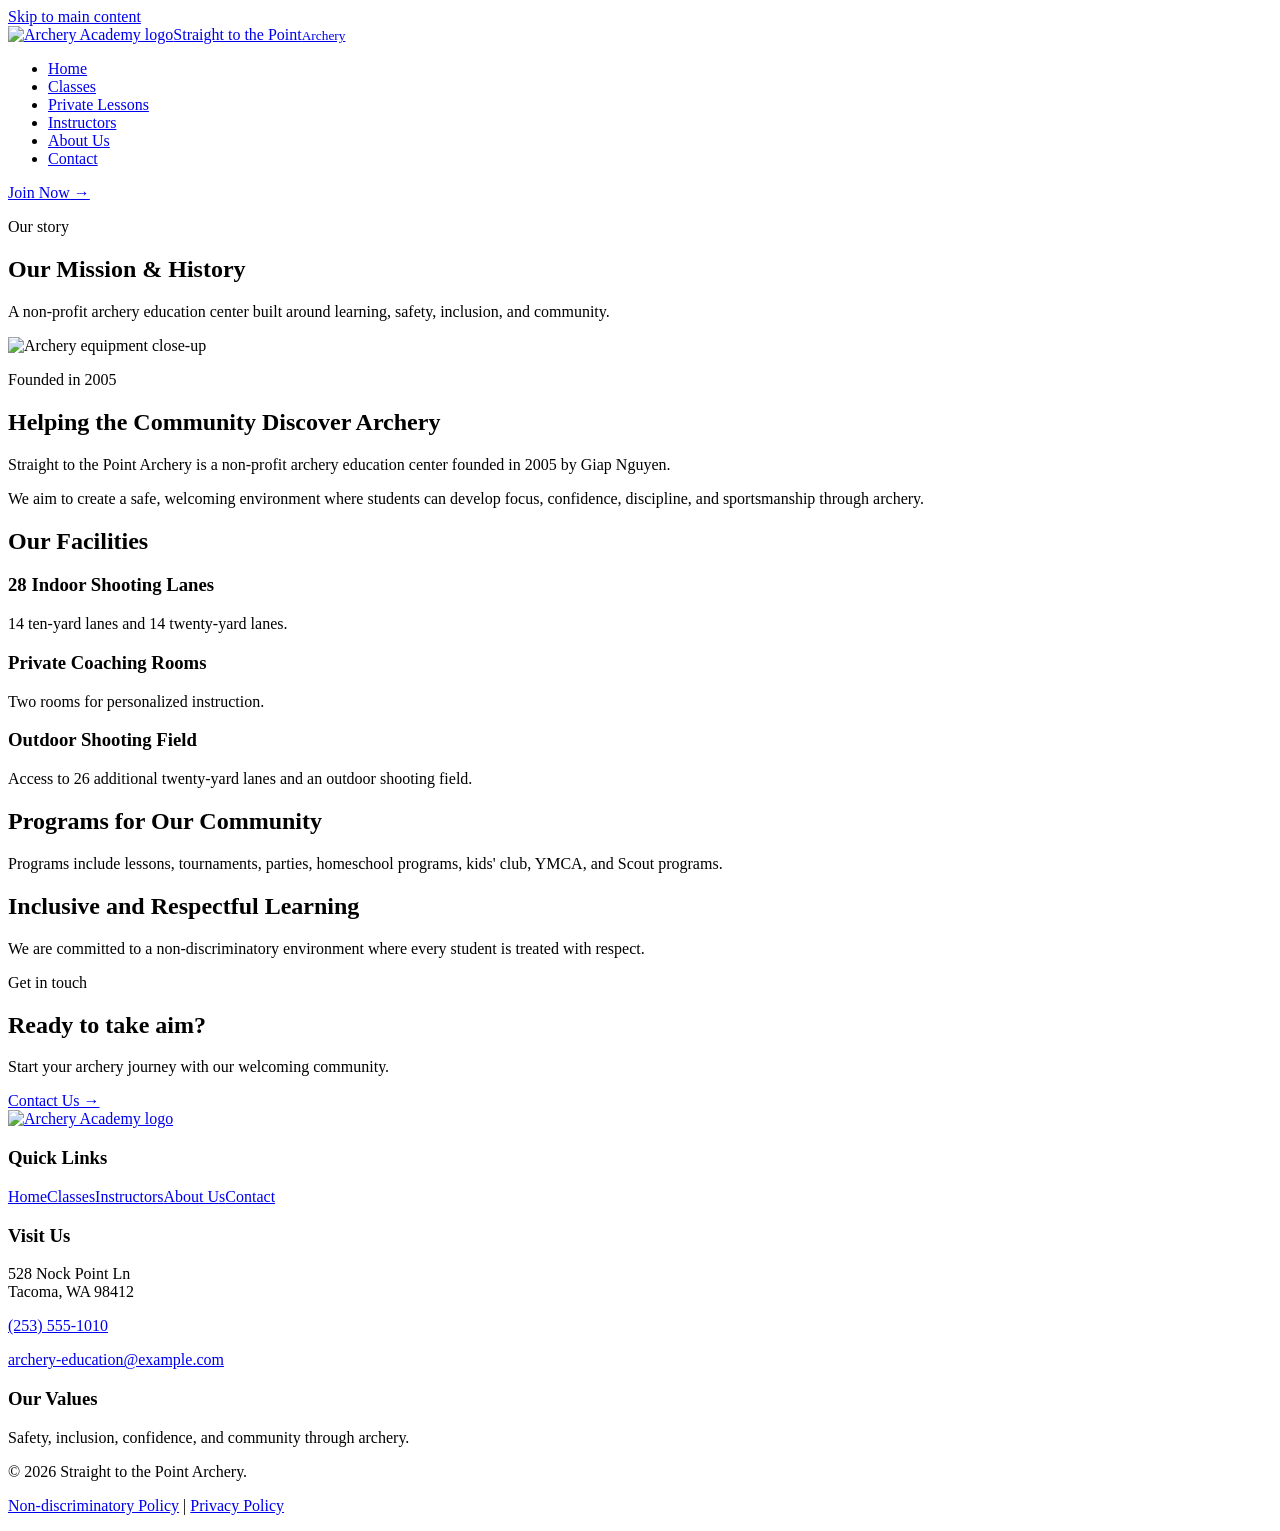
==== about.html @ e77725f6 "Add files via upload" ====
<!DOCTYPE html>
<html lang="en">
<head><meta charset="UTF-8"><meta name="viewport" content="width=device-width, initial-scale=1.0"><meta name="description" content="About Us at Straight to the Point Archery."><title>About Us | Straight to the Point Archery</title><link rel="preconnect" href="https://fonts.googleapis.com"><link rel="preconnect" href="https://fonts.gstatic.com" crossorigin><link href="https://fonts.googleapis.com/css2?family=Montserrat:wght@400;700&family=Open+Sans:wght@400;700&display=swap" rel="stylesheet"><link rel="stylesheet" href="css/styles.css"></head>
<body>
<a class="skip-link" href="#main-content">Skip to main content</a>
<header class="site-header">
<a class="brand" href="index.html"><img src="images/archeryAcademy-logo-color.png" alt="Archery Academy logo"><span class="brand-name">Straight to the Point<small>Archery</small></span></a>
<nav aria-label="Main navigation"><ul class="nav-list">
<li><a href="index.html">Home</a></li><li><a href="classes.html">Classes</a></li><li><a href="index.html#private-lessons">Private Lessons</a></li><li><a href="instructors.html">Instructors</a></li><li><a href="about.html">About Us</a></li><li><a href="contact.html">Contact</a></li>
</ul></nav><a class="button" href="contact.html">Join Now →</a></header>
<main id="main-content">

<section class="page-hero"><p class="eyebrow">Our story</p><h1>Our Mission &amp; History</h1><p>A non-profit archery education center built around learning, safety, inclusion, and community.</p></section>
<section class="section split-section"><div class="image-panel"><img src="images/footerImage.jpg" alt="Archery equipment close-up"></div><div><p class="eyebrow">Founded in 2005</p><h2>Helping the Community Discover Archery</h2><p>Straight to the Point Archery is a non-profit archery education center founded in 2005 by Giap Nguyen.</p><p>We aim to create a safe, welcoming environment where students can develop focus, confidence, discipline, and sportsmanship through archery.</p></div></section>
<section class="section" style="padding-top:0"><h2>Our Facilities</h2><div class="feature-grid"><article class="feature"><h3>28 Indoor Shooting Lanes</h3><p>14 ten-yard lanes and 14 twenty-yard lanes.</p></article><article class="feature"><h3>Private Coaching Rooms</h3><p>Two rooms for personalized instruction.</p></article><article class="feature"><h3>Outdoor Shooting Field</h3><p>Access to 26 additional twenty-yard lanes and an outdoor shooting field.</p></article></div></section>
<section class="section" style="padding-top:0"><h2>Programs for Our Community</h2><p>Programs include lessons, tournaments, parties, homeschool programs, kids' club, YMCA, and Scout programs.</p></section>
<section class="section" id="policy" style="padding-top:0"><div class="contact-card"><h2>Inclusive and Respectful Learning</h2><p>We are committed to a non-discriminatory environment where every student is treated with respect.</p></div></section>

</main>
<section class="contact-banner"><div><p class="eyebrow">Get in touch</p><h2>Ready to take aim?</h2><p>Start your archery journey with our welcoming community.</p></div><a class="button" href="contact.html">Contact Us →</a></section>
<footer class="site-footer"><div class="footer-top"><a class="footer-brand" href="index.html"><img src="images/archeryAcademy-logo-white.png" alt="Archery Academy logo"></a><div><h3>Quick Links</h3><a href="index.html">Home</a><a href="classes.html">Classes</a><a href="instructors.html">Instructors</a><a href="about.html">About Us</a><a href="contact.html">Contact</a></div><div><h3>Visit Us</h3><p>528 Nock Point Ln<br>Tacoma, WA 98412</p><p><a href="tel:+12535551010">(253) 555-1010</a></p><p><a href="mailto:archery-education@example.com">archery-education@example.com</a></p></div><div><h3>Our Values</h3><p>Safety, inclusion, confidence, and community through archery.</p></div></div><div class="footer-bottom"><p>© 2026 Straight to the Point Archery.</p><p><a href="about.html#policy">Non-discriminatory Policy</a> | <a href="about.html#policy">Privacy Policy</a></p></div></footer>
</body></html>
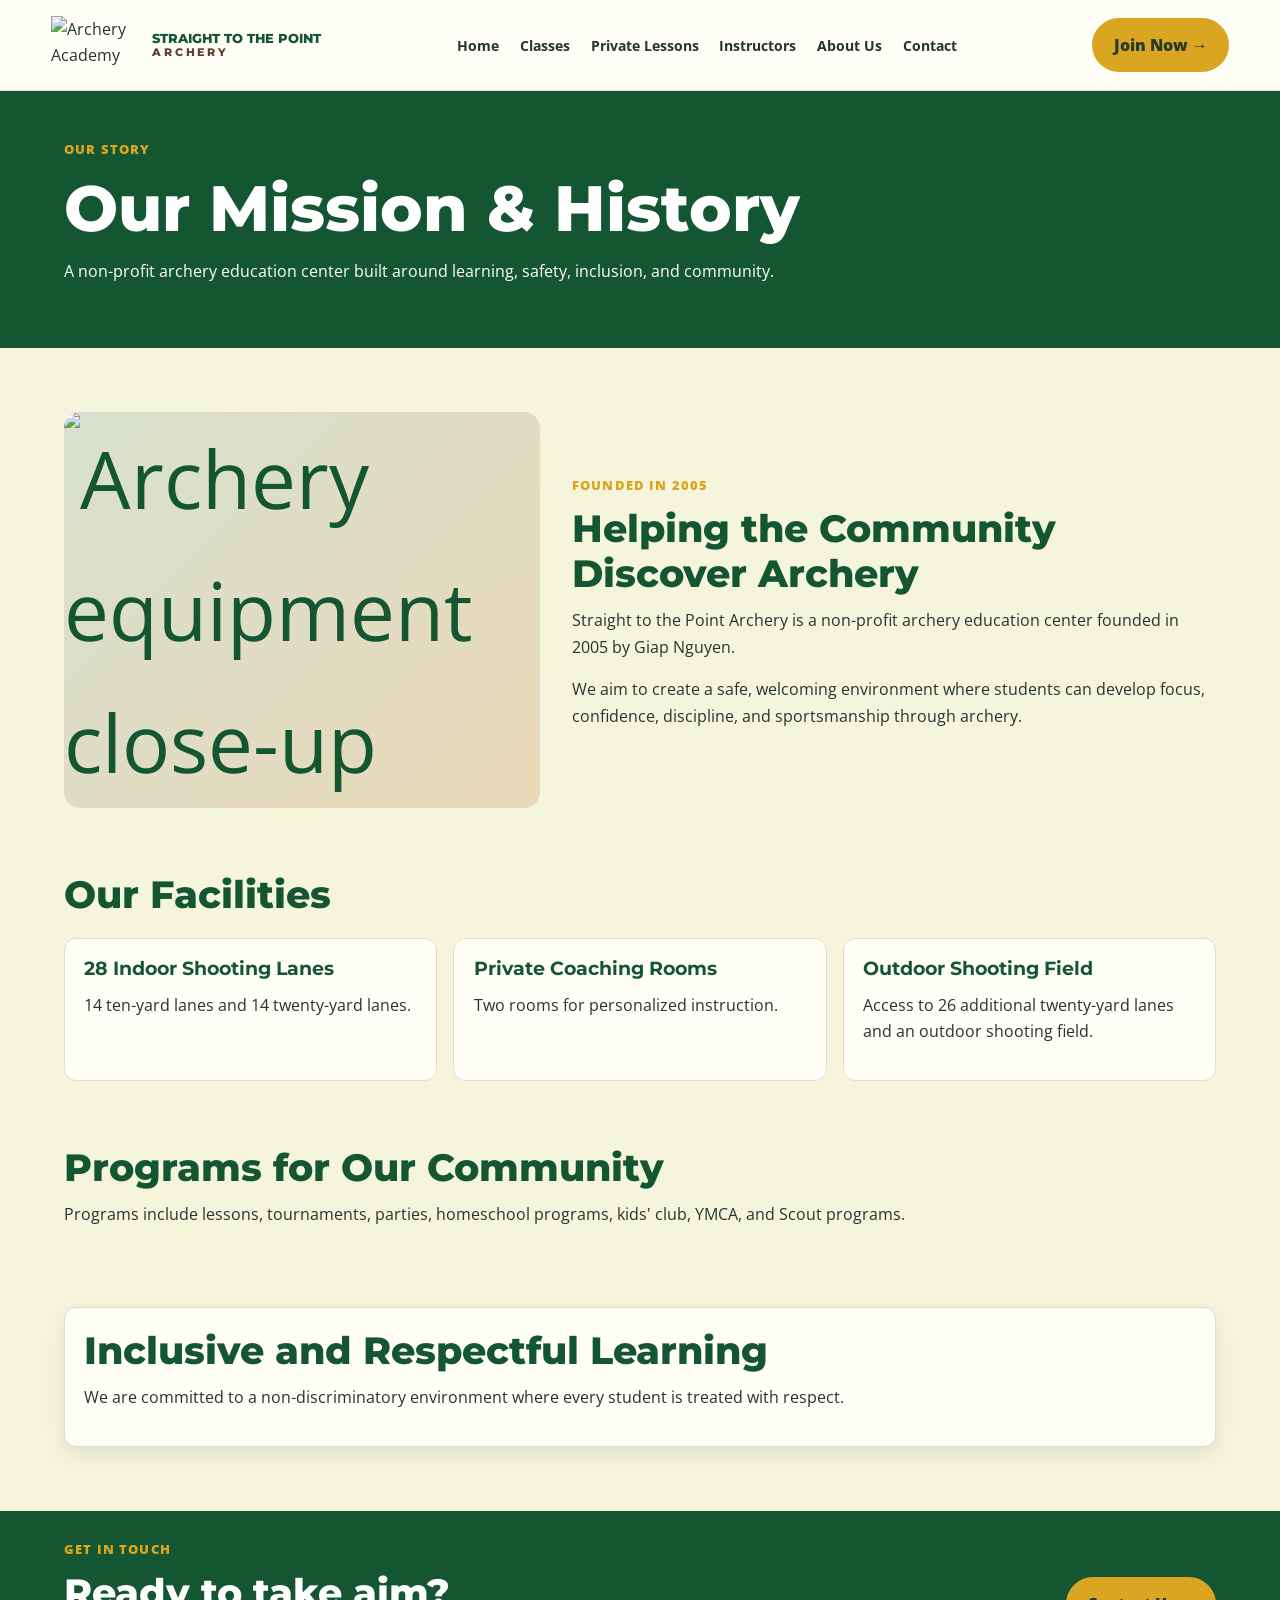
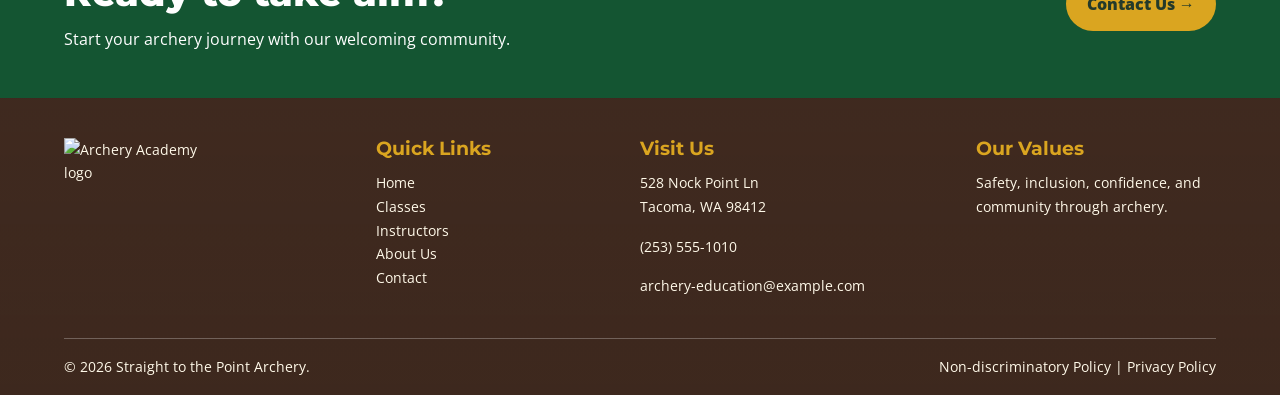
==== commit 02f7f07c: "Update about.html" ====
--- a/about.html
+++ b/about.html
@@ -1,7 +1,6 @@
 <!DOCTYPE html>
 <html lang="en">
-<head><meta charset="UTF-8"><meta name="viewport" content="width=device-width, initial-scale=1.0"><meta name="description" content="About Us at Straight to the Point Archery."><title>About Us | Straight to the Point Archery</title><link rel="preconnect" href="https://fonts.googleapis.com"><link rel="preconnect" href="https://fonts.gstatic.com" crossorigin><link href="https://fonts.googleapis.com/css2?family=Montserrat:wght@400;700&family=Open+Sans:wght@400;700&display=swap" rel="stylesheet"><link rel="stylesheet" href="css/styles.css"></head>
-<body>
+<head><meta charset="UTF-8"><meta name="viewport" content="width=device-width, initial-scale=1.0"><meta name="description" content="About Us at Straight to the Point Archery."><title>About Us | Straight to the Point Archery</title><link rel="preconnect" href="https://fonts.googleapis.com"><link rel="preconnect" href="https://fonts.gstatic.com" crossorigin><link href="https://fonts.googleapis.com/css2?family=Montserrat:wght@400;700&family=Open+Sans:wght@400;700&display=swap" rel="stylesheet"><link rel="stylesheet" href="styles.css">
 <a class="skip-link" href="#main-content">Skip to main content</a>
 <header class="site-header">
 <a class="brand" href="index.html"><img src="images/archeryAcademy-logo-color.png" alt="Archery Academy logo"><span class="brand-name">Straight to the Point<small>Archery</small></span></a>
--- a/styles.css
+++ b/styles.css
@@ -0,0 +1,23 @@
+@import url('https://fonts.googleapis.com/css2?family=Montserrat:wght@500;600;700;800&family=Open+Sans:wght@400;500;600;700&display=swap');
+:root{--forest:#228B22;--deep:#145532;--brown:#5C4033;--gold:#DAA520;--cream:#F5F5DC;--white:#fffef7;--ink:#25352d;--muted:#5d6a62;--line:#dedecb;--shadow:0 8px 22px rgba(34,54,36,.10)}
+*{box-sizing:border-box}html{scroll-behavior:smooth}body{margin:0;background:var(--cream);color:var(--ink);font-family:'Open Sans',sans-serif;line-height:1.65}img{display:block;max-width:100%}a{color:inherit}h1,h2,h3{font-family:'Montserrat',sans-serif;line-height:1.2;color:var(--deep);margin:0 0 .7rem}h1{font-size:clamp(2.2rem,5vw,4.2rem);font-weight:800}h2{font-size:clamp(1.65rem,3vw,2.35rem);font-weight:800}p{margin:0 0 1rem}.site-header{display:flex;align-items:center;justify-content:space-between;gap:1rem;padding:1rem clamp(1rem,4vw,4rem);background:var(--white);border-bottom:1px solid var(--line)}.brand{display:flex;align-items:center;gap:.7rem;text-decoration:none}.brand img{width:90px;max-height:58px;object-fit:contain}.brand-name{font:800 .82rem/1.2 'Montserrat',sans-serif;color:var(--deep);text-transform:uppercase}.brand-name small{display:block;color:var(--brown);letter-spacing:.25em}.nav-list{display:flex;gap:1rem;list-style:none;margin:0;padding:0;flex-wrap:wrap}.nav-list a{text-decoration:none;font-weight:700;font-size:.86rem}.nav-list a:hover{color:var(--forest)}.button{display:inline-block;background:var(--gold);color:#243a2a;text-decoration:none;font-weight:800;padding:.75rem 1.2rem;border-radius:999px;border:2px solid var(--gold)}.button:hover{filter:brightness(1.05);transform:translateY(-1px)}.hero{display:grid;grid-template-columns:1fr 1fr;align-items:center;gap:2rem;padding:clamp(2rem,5vw,4.5rem);color:white;background:linear-gradient(90deg,rgba(12,49,28,.94),rgba(12,49,28,.58)),url('../images/footerImage.jpg') center/cover}.hero h1,.page-hero h1{color:white}.hero p{max-width:600px}.eyebrow{text-transform:uppercase;letter-spacing:.09em;font-size:.8rem;font-weight:800;color:var(--gold);margin-bottom:.6rem}.hero-art{min-height:260px;border:1px solid #ffffff66;border-radius:18px;background:#ffffff12;display:grid;place-items:center;color:var(--gold);font-size:7rem}.page-hero{padding:3rem clamp(1rem,5vw,4.5rem);background:var(--deep);color:white}.page-hero p{max-width:760px}.section{padding:clamp(2.5rem,5vw,4rem) clamp(1rem,5vw,4.5rem)}.section-heading{display:flex;justify-content:space-between;align-items:end;gap:1.5rem;margin-bottom:1.5rem}.section-heading p{max-width:580px;color:var(--muted)}.card-grid{display:grid;grid-template-columns:repeat(3,minmax(0,1fr));gap:1.2rem}.card,.instructor-card{background:var(--white);border:1px solid var(--line);border-radius:14px;overflow:hidden;box-shadow:var(--shadow)}.card-body{padding:1.25rem}.card p{color:var(--muted)}.price{font-weight:800!important;color:var(--brown)!important;font-size:1.2rem}.class-icon{min-height:125px;display:grid;place-items:center;background:linear-gradient(135deg,#d9e4d1,#f1e7c8);font-size:4rem;color:var(--deep)}.card ul{padding-left:1.2rem}.card li{margin-bottom:.35rem}.split-section{display:grid;grid-template-columns:.85fr 1.15fr;gap:2rem;align-items:center}.image-panel{min-height:280px;border-radius:16px;background:linear-gradient(135deg,#d8e1ce,#e8d8b7);display:grid;place-items:center;overflow:hidden;font-size:5rem;color:var(--deep)}.image-panel img{width:100%;height:100%;min-height:280px;object-fit:cover}.price-grid{display:grid;grid-template-columns:repeat(3,1fr);gap:.8rem}.price-card,.feature,.contact-card{padding:1.2rem;border:1px solid var(--line);border-radius:12px;background:var(--white)}.price-card .price{font:800 1.5rem 'Montserrat',sans-serif}.feature-grid{display:grid;grid-template-columns:repeat(3,1fr);gap:1rem;margin-top:1.3rem}.instructor-grid{display:grid;grid-template-columns:repeat(4,minmax(0,1fr));gap:1.2rem}.instructor-card img{width:100%;aspect-ratio:4/3;object-fit:cover;filter:grayscale(100%)}.instructor-card .card-body{padding:1rem}.instructor-card p{font-size:.9rem;color:var(--muted)}.contact-layout{display:grid;grid-template-columns:1fr 1fr;gap:2rem}.contact-card{box-shadow:var(--shadow)}address{font-style:normal}address a{color:var(--deep);font-weight:700}.map-placeholder{min-height:290px;border-radius:14px;background:repeating-linear-gradient(45deg,#e6e8d7,#e6e8d7 14px,#f3f1e4 14px,#f3f1e4 28px);display:grid;place-items:center;text-align:center;padding:2rem}.contact-banner{padding:1.8rem clamp(1rem,5vw,4.5rem);background:var(--deep);color:white;display:flex;align-items:center;justify-content:space-between;gap:1rem}.contact-banner h2{color:white}.site-footer{background:var(--brown);color:#fff9e9;padding:2.5rem clamp(1rem,5vw,4.5rem) 1rem;background-image:linear-gradient(#3c271de8,#3c271df5),url('../images/footerImage.jpg');background-position:center;background-size:cover}.footer-top{display:grid;grid-template-columns:1.2fr 1fr 1.3fr 1fr;gap:1.5rem;padding-bottom:1.5rem}.footer-brand img{width:150px}.site-footer h3{color:var(--gold)}.site-footer a{display:block;color:#fff9e9;text-decoration:none;font-size:.9rem;overflow-wrap:anywhere}.site-footer p{font-size:.9rem}.footer-bottom{border-top:1px solid #ffffff44;padding-top:1rem;display:flex;justify-content:space-between;gap:1rem;font-size:.8rem}.footer-bottom p{margin:0}.footer-bottom a{display:inline}
+@media(max-width:1000px){.site-header{flex-wrap:wrap}.site-header nav{width:100%;order:3}.card-grid{grid-template-columns:repeat(2,1fr)}.instructor-grid{grid-template-columns:repeat(2,1fr)}.footer-top{grid-template-columns:repeat(2,1fr)}}
+@media(max-width:650px){.brand img{width:65px}.brand-name{font-size:.7rem}.hero,.split-section,.contact-layout{grid-template-columns:1fr}.hero-art{min-height:150px}.card-grid,.price-grid,.feature-grid{grid-template-columns:1fr}.section-heading,.contact-banner,.footer-bottom{align-items:flex-start;flex-direction:column}.footer-top{grid-template-columns:1fr 1fr}.nav-list{gap:.65rem}.nav-list a{font-size:.78rem}}
+
+
+/* Accessibility, interaction and responsive refinements */
+:root{--forest-green:#228B22;--deep-brown:#5C4033;--gold-accent:#DAA520;--cream-white:#F5F5DC;--forest:var(--forest-green);--brown:var(--deep-brown);--gold:var(--gold-accent);--cream:var(--cream-white)}
+.skip-link{position:absolute;left:-9999px;top:1rem;z-index:9999;background:var(--cream-white);color:var(--deep-brown);padding:.8rem 1rem;border:3px solid var(--gold-accent);border-radius:8px;font-weight:700}
+.skip-link:focus{left:1rem}
+a:focus-visible,button:focus-visible{outline:3px solid var(--gold-accent);outline-offset:4px}
+.nav-list a{padding:.35rem .15rem;border-bottom:2px solid transparent;transition:color .2s ease,border-color .2s ease}
+.nav-list a:hover,.nav-list a:focus-visible{color:var(--forest-green);border-bottom-color:var(--gold-accent)}
+.button{transition:transform .2s ease,background-color .2s ease,box-shadow .2s ease}
+.button:hover{background-color:#c39413;box-shadow:0 5px 12px #00000020}
+.card,.instructor-card,.feature,.price-card,.contact-card{transition:transform .2s ease,box-shadow .2s ease}
+.card:hover,.instructor-card:hover,.feature:hover,.price-card:hover{transform:translateY(-3px);box-shadow:0 12px 28px rgba(34,54,36,.14)}
+.instructor-card img{aspect-ratio:1/1;object-fit:cover;transition:transform .25s ease}
+.instructor-card:hover img{transform:scale(1.025)}
+img{height:auto}
+@media(max-width:768px){.nav-list{justify-content:flex-start;flex-direction:row;flex-wrap:wrap}.site-header nav{width:100%}}
+@media(prefers-reduced-motion:reduce){*,*::before,*::after{scroll-behavior:auto!important;animation-duration:.01ms!important;animation-iteration-count:1!important;transition-duration:.01ms!important}}
